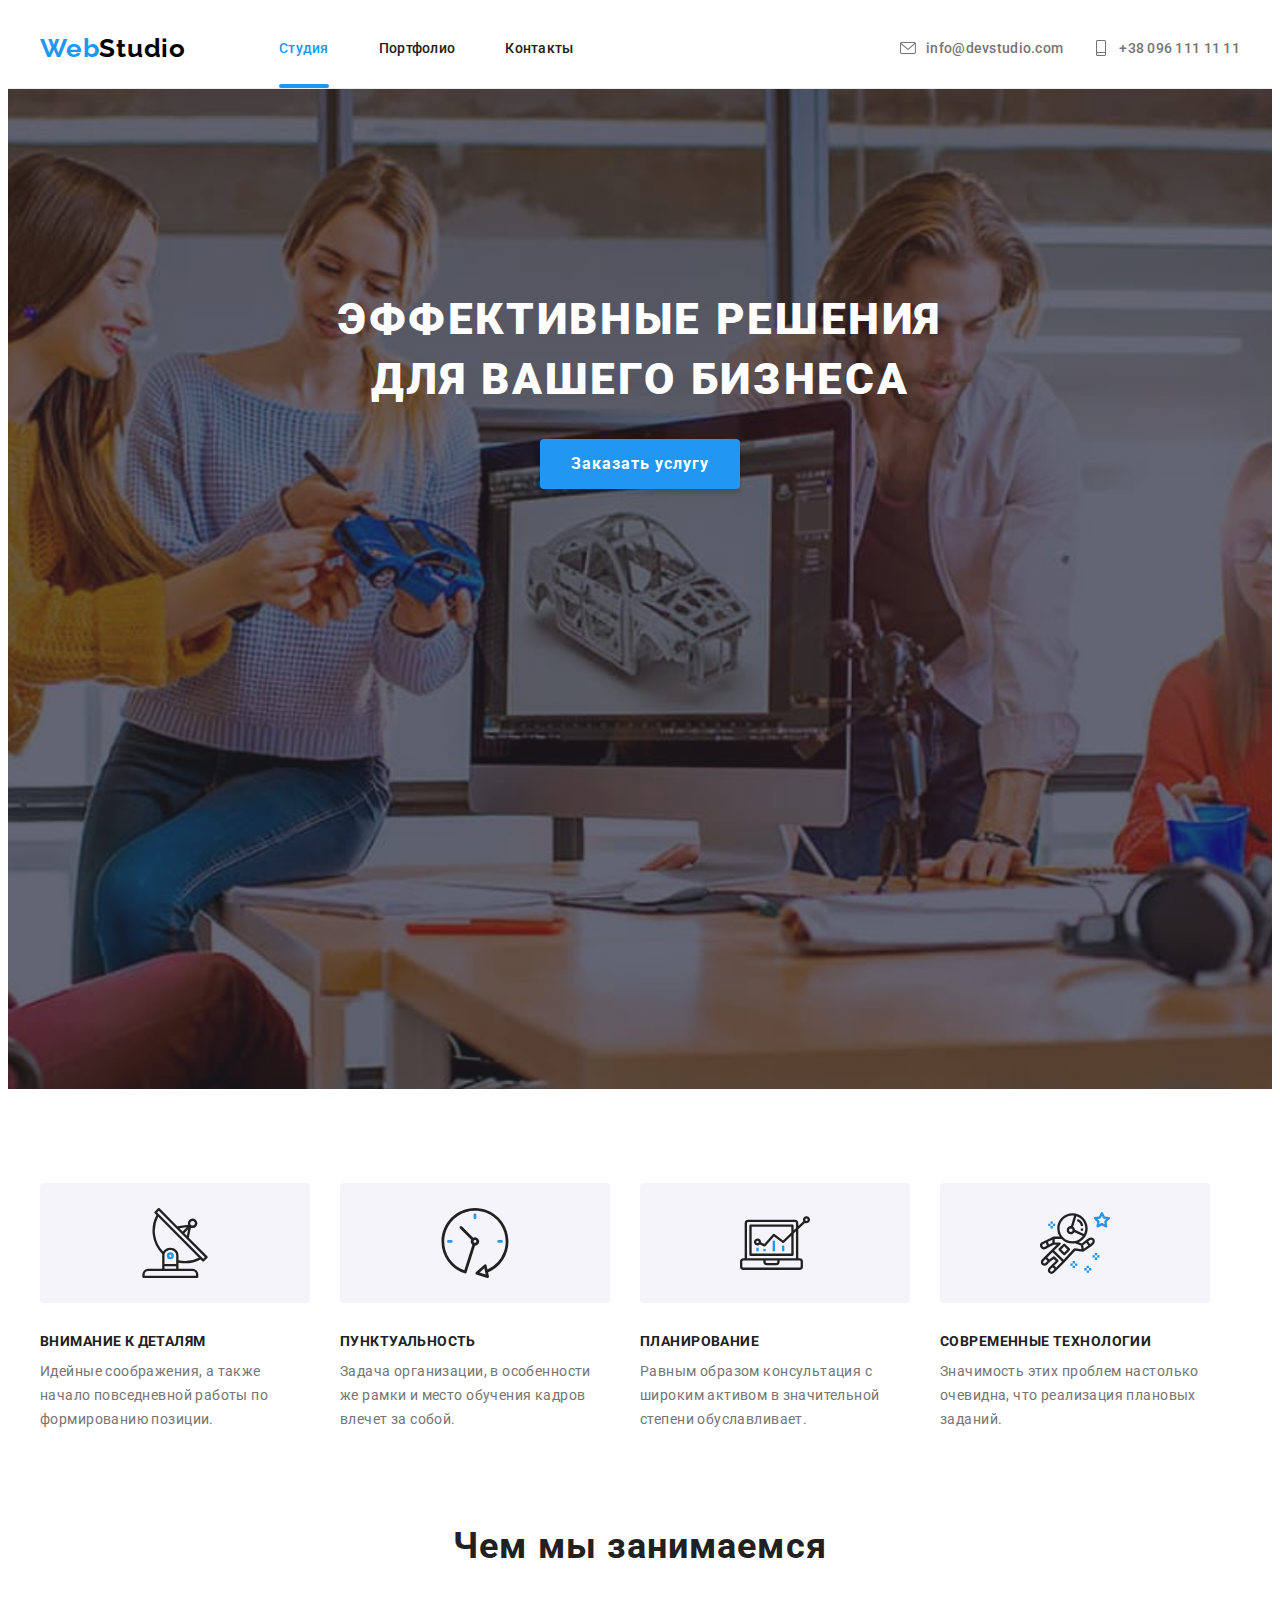
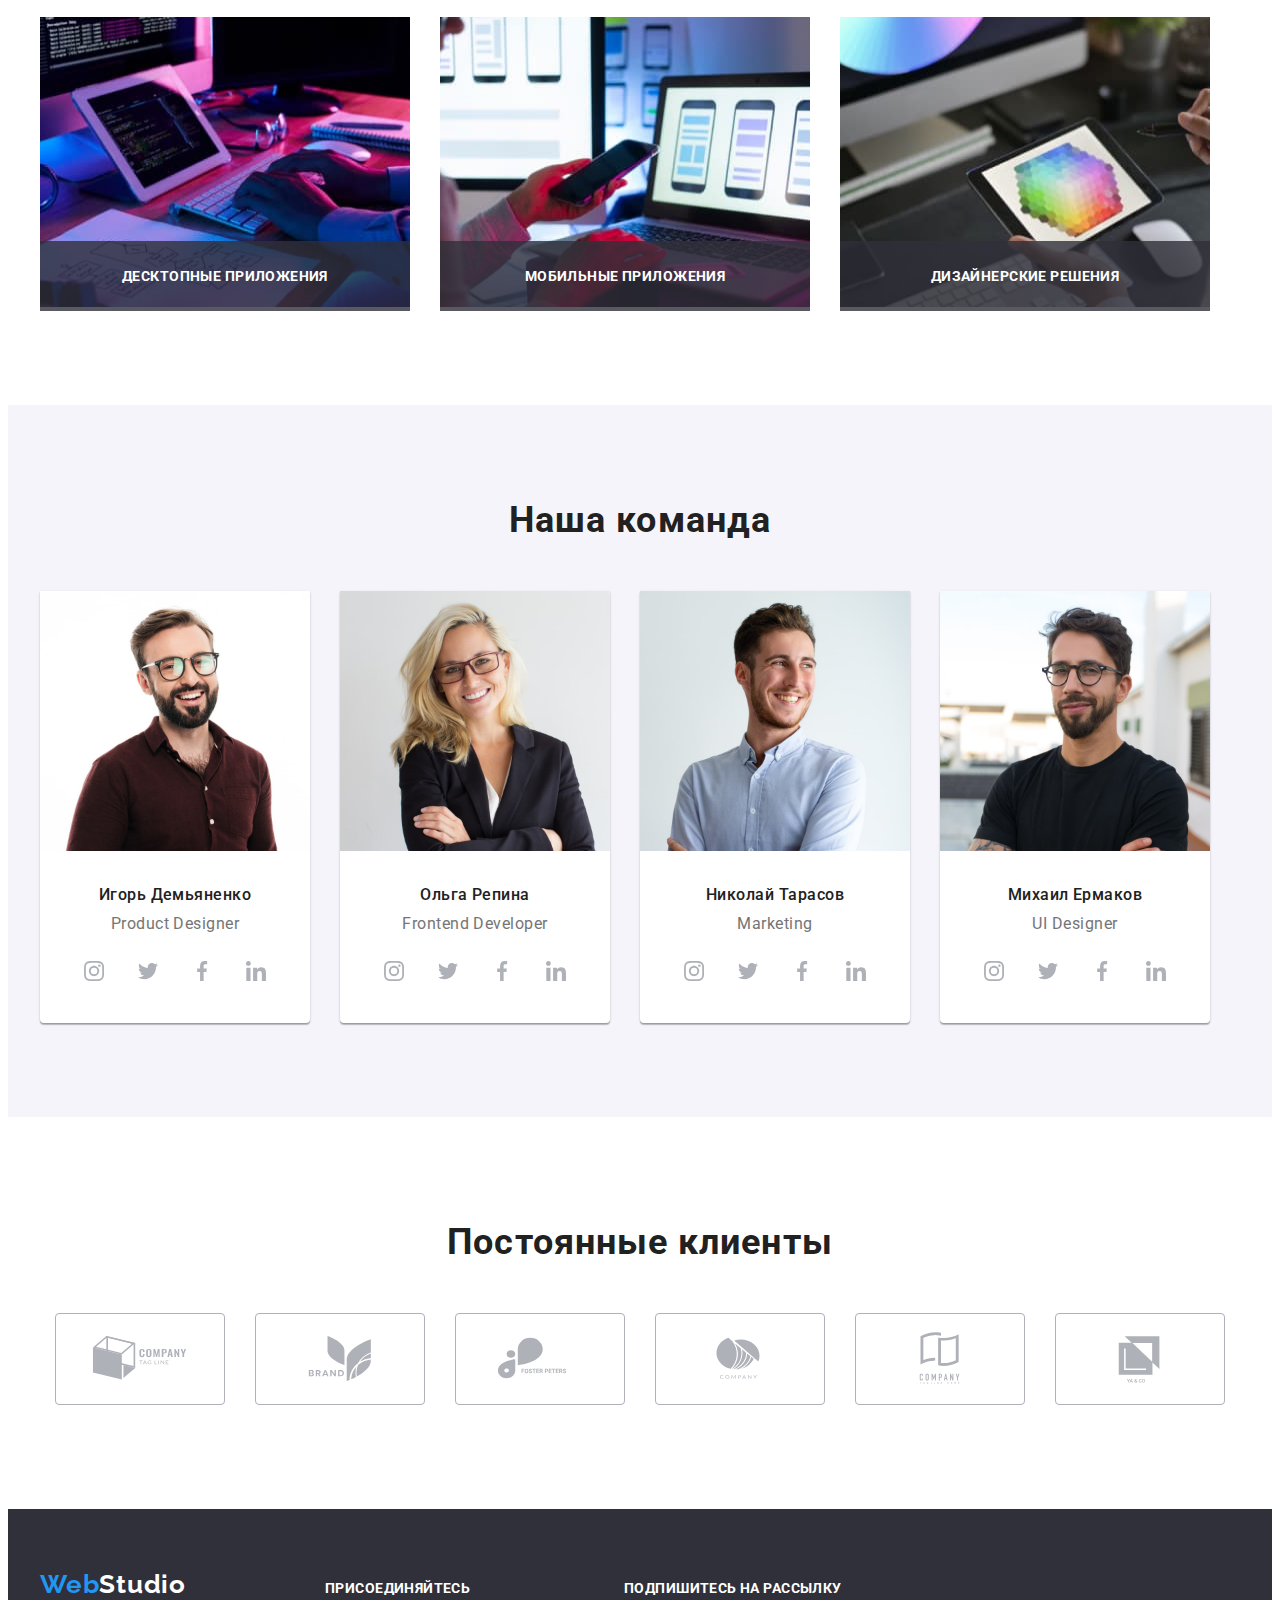
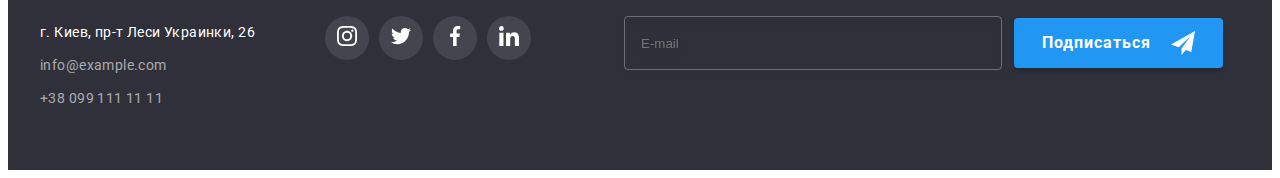
==== index.html @ ae5bef5d "+" ====
<!DOCTYPE html>
<html lang="en">
  <head>
    <meta charset="UTF-8" />
    <meta http-equiv="X-UA-Compatible" content="IE=edge" />
    <meta name="viewport" content="width=device-width, initial-scale=1.0" />
    <title>WebStudio</title>
    <!-- Normalize start -->
    <link
      rel="stylesheet"
      href="https://cdnjs.cloudflare.com/ajax/libs/modern-normalize/1.1.0/modern-normalize.min.css"
      integrity="sha512-wpPYUAdjBVSE4KJnH1VR1HeZfpl1ub8YT/NKx4PuQ5NmX2tKuGu6U/JRp5y+Y8XG2tV+wKQpNHVUX03MfMFn9Q=="
      crossorigin="anonymous"
      referrerpolicy="no-referrer"
    />
    <!-- Normalize end  -->
    <!-- Fonts start -->
    <link rel="preconnect" href="https://fonts.googleapis.com" />
    <link rel="preconnect" href="https://fonts.gstatic.com" crossorigin />
    <link
      href="https://fonts.googleapis.com/css2?family=Raleway:wght@700&family=Roboto:wght@400;500;700;900&display=swap"
      rel="stylesheet"
    />
    <!-- Fonts end -->
    <!-- Custom styles start -->
    <link rel="stylesheet" href="./css/styles.css" />
    <!-- Custom styles end -->
  </head>

  <body>
    <!-- Header section -->
    <header class="header">
      <div class="container header-container">
      <!-- логотип -->
      <a class="header-logo link" href="./index.html" lang="en"
        >Web<span class="logo-accent">Studio</span>
      </a>
      <nav class="header-nav">
        <ul class="header-list list">
          <li class="header-item">
            <a class="header-link header-link-current link" href="./index.html">Студия</a>
          </li>
          <li class="header-item">
            <a class="header-link link" href="./portfolio.html">Портфолио</a>
          </li>
          <li class="header-item"><a class="header-link link" href="">Контакты</a></li>
        </ul>
      </nav>
      <!-- телефон та пошта -->
      <h2 hidden>contact</h2>

      <ul class="contact-list list">
        <li class="contact-item">
          <a href="mailto:info@devstudio.com"class="contact-link link"><svg class="header-contact-icon">
                            <use href="./images/icons.svg#envelope" width="16" height="16"></use>
                        </svg>info@devstudio.com</a>          
        </li>
        <li class="contact-item">
          <a  href="tel:+380961111111" class="contact-link link"><svg class="header-contact-icon">
                            <use href="./images/icons.svg#smartphone" width="16" height="16"></use>
                        </svg>+38 096 111 11 11</a>           
        </li>
        
      </ul>
      </div>
    </header>
    <!-- Main section -->
    <main class="main">
      <!-- заголовок  + кнопка -->
      
      <section class="main-section ">
      <div class="container ">     
        <h1 class="main-title">Эффективные решения</br> для вашего бизнеса</h1>
        <button class="Main-btn" type="button" data-modal-open>Заказать услугу</button>
      </div>
      </section>
      
      <!-- features -->
      <section class="features-section">
<div class="container">
      <ul class="features-list list">
        <li class="features-item">
          <div class="features-box">
                                <svg class="features-icon" width="70" height="70">
                                    <use href="./images/icons.svg#antenna"></use>
                                </svg>
                            </div>
          <h3 class="features-subtitle">Внимание к деталям</h3>
          <p class="features-text">
            Идейные соображения, а также начало повседневной работы по формированию позиции.
          </p>        
        </li>
        <li class="features-item">
          <div class="features-box">
                                <svg class="features-icon" width="70" height="70">
                                    <use href="./images/icons.svg#clock"></use>
                                </svg>
                            </div>
          <h3 class="features-subtitle">Пунктуальность</h3>
          <p class="features-text">
            Задача организации, в особенности же рамки и место обучения кадров влечет за собой.
          </p>
        </li>
        <li class="features-item">
          <div class="features-box">
                                <svg class="features-icon" width="70" height="70">
                                    <use href="./images/icons.svg#diagram"></use>
                                </svg>
                            </div>
          <h3 class="features-subtitle">Планирование</h3>
          <p class="features-text">
            Равным образом консультация с широким активом в значительной степени обуславливает.
          </p>
        </li>
        <li class="features-item ">
<div class="features-box">
                                <svg class="features-icon" width="70" height="70">
                                    <use href="./images/icons.svg#astronaut"></use>
                                </svg>
                            </div>
          <h3 class="features-subtitle">Современные технологии</h3>
          <p class="features-text">
            Значимость этих проблем настолько очевидна, что реализация плановых заданий.
          </p>
        </li>
      </ul>
</div>
</section>
      <!-- чем занимаемся -->
      <!-- Gallery -->
      <section class="gallery-section">
        <div class="container">
        <h2 class="gallery-title">Чем мы занимаемся</h2>
        <ul class="gallery-list list">
          <li class="gallery-item">
            <img
              src="./images/section/photo1.jpg"
              alt="руки печатают на клавиатуре на столе"
              class="gallery-img"
              width="370"
              height="290"            
            />
            <div class="gallery-descr">Десктопные приложения</div>
          </li>
          <li class="gallery-item">
            <img
              src="./images/section/photo2.jpg"
              alt="в  руке смартфон рука на клавиратуре ноутбука"
              class="gallery-img"
              width="370"
              height="290"
            /><div class="gallery-descr">Мобильные приложения</div>
          </li>
          <li class="gallery-item">
            <img
              src="./images/section/photo3.jpg"
              alt="в руках планшет"
              class="gallery-img"
              width="370"
              height="290"
            />
            <div class="gallery-descr">Дизайнерские решения</div>
          </li>
        </ul>
        </div>
      </section>

      <!-- About section -->
      <!-- Наша команда -->
      <section class="about-section">
        <div class="container">
          
        <h2 class="about-uppertitle">Наша команда</h2>
        
        <ul class="about-list list">
          <li class="about-item">
            <img
              src="./images/about/photo1.jpg"
              alt="фото Игорь Демьяненко"
              class="about-img"
              width="270"
              height="260"
            />
            <div class="name-position">
            <h3 class="about-subtitle">Игорь Демьяненко</h3>
            <p class="about-info">Product Designer</p>
            <ul class=" socials list">
              <li class="socials-item"><a class="socials-link link" href="" target="_blank" rel="noopener noreferrer" aria-label="instagram">
                <svg class="socials-icon" width="20" height="20">
                <use href="./images/icons.svg#instagram">
                </use>
              </svg></a></li>
              <li class="socials-item"><a class="socials-link link" href="" target="_blank" rel="noopener noreferrer" aria-label="twitter">
                <svg class="socials-icon" width="20" height="20">
                <use href="./images/icons.svg#twitter">
                </use>
              </svg></a></li>
              <li class="socials-item"><a class=" socials-link link" href="" target="_blank" rel="noopener noreferrer" aria-label="facebook">
                <svg class="socials-icon" width="20" height="20">
                <use href="./images/icons.svg#facebook">
                </use>
              </svg></a></li>
              <li class="socials-item"><a class=" socials-link link" href="" target="_blank" rel="noopener noreferrer" aria-label="linkedin">
                <svg class="socials-icon" width="20" height="20">
                <use href="./images/icons.svg#linkedin">
                </use>
              </svg></a></li>
            </ul>
            </div>
          </li>
          <li class="about-item">
            <img
              src="./images/about/photo2.jpg"
              alt="фото Ольга Репина"
              class="about-img"
              width="270"
              height="260"
            />
            <div class="name-position">
            <h3 class="about-subtitle">Ольга Репина</h3>
            <p class="about-info">Frontend Developer</p>
            <ul class="socials list">
              <li class="socials-item" ><a class=" socials-link link" href="" target="_blank" rel="noopener noreferrer" aria-label="instagram">
                <svg class="socials-icon" width="20" height="20">
                <use href="./images/icons.svg#instagram">
                </use>
              </svg></a></li>
              <li class="socials-item"><a class=" socials-link link" href="" target="_blank" rel="noopener noreferrer" aria-label="twitter">
                <svg class="socials-icon" width="20" height="20">
                <use href="./images/icons.svg#twitter">
                </use>
              </svg></a></li>
               <li class="socials-item"><a class=" socials-link link" href="" target="_blank" rel="noopener noreferrer" aria-label="facebook">
                <svg class="socials-icon" width="20" height="20">
                <use href="./images/icons.svg#facebook">
                </use>
              </svg></a></li>
              <li class="socials-item" ><a class=" socials-link link" href="" target="_blank" rel="noopener noreferrer" aria-label="linkedin">
                <svg class="socials-icon" width="20" height="20">
                <use href="./images/icons.svg#linkedin">
                </use>
              </svg></a></li>
            </ul>
            </div>
          </li>
          <li class="about-item">
            <img
              src="./images/about/photo3.jpg"
              alt="фото Николай Тарасов"
              class="about-img"
              width="270"
              height="260"
            />
            <div class="name-position">
            <h3 class="about-subtitle">Николай Тарасов</h3>
            <p class="about-info">Marketing</p>
            <ul class="socials list">
              <li class="socials-item"><a class=" socials-link link" href="" target="_blank" rel="noopener noreferrer" aria-label="instagram">
                <svg class="socials-icon" width="20" height="20">
                <use href="./images/icons.svg#instagram">
                </use>
              </svg></a></li>
              <li class="socials-item" ><a class=" socials-link link" href="" target="_blank" rel="noopener noreferrer" aria-label="twitter">
                <svg class="socials-icon" width="20" height="20">
                <use href="./images/icons.svg#twitter">
                </use>
              </svg></a></li>
              <li class="socials-item"><a class=" socials-link link" href="" target="_blank" rel="noopener noreferrer" aria-label="facebook">
                <svg class="socials-icon" width="20" height="20">
                <use href="./images/icons.svg#facebook">
                </use>
              </svg></a></li>
              <li class="socials-item"><a class=" socials-link link" href="" target="_blank" rel="noopener noreferrer" aria-label="linkedin">
                <svg class="socials-icon" width="20" height="20">
                <use href="./images/icons.svg#linkedin">
                </use>
              </svg></a></li>
            </ul>
            </div>
          </li>
          <li class="about-item">
            <img
              src="./images/about/photo4.jpg"
              alt="фото Михаил Ермаков"
              class="about-img"
              width="270"
              height="260"
            />
            <div class="name-position">
            <h3 class="about-subtitle">Михаил Ермаков</h3>
            <p class="about-info">UI Designer</p>
            <ul class="socials list">
              <li class="socials-item"><a class=" socials-link link" href="" target="_blank" rel="noopener noreferrer" aria-label="instagram">
                <svg class="socials-icon" width="20" height="20">
                <use href="./images/icons.svg#instagram">
                </use>
              </svg></a></li>
              <li class="socials-item"><a class=" socials-link link" href="" target="_blank" rel="noopener noreferrer" aria-label="twitter">
                <svg class="socials-icon" width="20" height="20">
                <use href="./images/icons.svg#twitter">
                </use>
              </svg></a></li>
              <li class="socials-item"><a class=" socials-link link" href="" target="_blank" rel="noopener noreferrer" aria-label="facebook">
                <svg class="socials-icon" width="20" height="20">
                <use href="./images/icons.svg#facebook">
                </use>
              </svg></a></li>
              <li class="socials-item"><a class=" socials-link link" href="" target="_blank" rel="noopener noreferrer" aria-label="linkedin">
                <svg class="socials-icon" width="20" height="20">
                <use href="./images/icons.svg#linkedin">
                </use>
              </svg></a></li>
            </ul>
            </div>
          </li>
        </ul>
        
            </div>
            
            </section>
            <!-- постоянные клиенты -->
        <section class="clients">
            <div class="container">
                <h2 class="clients-title">Постоянные клиенты</h2>
                <ul class="clients-list list">
                    <li class="clients-item">
                        <a href="#"  class="clients-link" target="_blank" rel="noopener noreferrer" aria-label="company" >
                            <svg class="clients-logo" width="106" height="60">
                            <use href="./images/icons.svg#logo1">
                            </use>  </svg>
                        </a>
                    </li>
                    <li class="clients-item">
                        <a href="#"  class="clients-link" target="_blank" rel="noopener noreferrer" aria-label="company">
                            <svg class="clients-logo" width="106" height="60">
                            <use href="./images/icons.svg#logo2">
                            </use>  </svg>
                        </a>
                    </li>
                    <li class="clients-item">
                        <a href="#"  class="clients-link" target="_blank" rel="noopener noreferrer" aria-label="company" >
                            <svg class="clients-logo" width="106" height="60">
                            <use href="./images/icons.svg#logo3">
                            </use>  </svg>
                        </a>
                    </li>
                    <li class="clients-item">
                        <a href="#"  class="clients-link" target="_blank" rel="noopener noreferrer" aria-label="company">
                            <svg class="clients-logo" width="106" height="60">
                            <use href="./images/icons.svg#logo4">
                            </use>  </svg>
                        </a>
                    </li>
                    <li class="clients-item">
                        <a href="#"  class="clients-link" target="_blank" rel="noopener noreferrer" aria-label="company">
                            <svg class="clients-logo" width="106" height="60">
                            <use href="./images/icons.svg#logo5">
                            </use>  </svg>
                        </a>
                    </li>
                    <li class="clients-item">
                        <a href="#"  class="clients-link" target="_blank" rel="noopener noreferrer" aria-label="company">
                            <svg class="clients-logo" width="106" height="60">
                            <use href="./images/icons.svg#logo6">
                            </use>  </svg>
                        </a>
                    </li>
                </ul> 
        </div>
      </section>
    </main>
    <!-- Footer section -->    
    <footer class="footer">
      <section class="footer-section">
      <div class="container">
        <div class="distribution">
        <div class="contact details">
        <div class="footer-logo">
      <a class="footer-logo-link" href="./index.html" lang="en"
        >Web<span class="logo-accent-dark">Studio</span>
      </a></div>
      <address class="footer-contacts">
        <ul class="footer-list list">
          <li class="footer-item">
            <a
              class="footer-link link"
              href="https://www.google.com/maps/d/viewer?mid=10uSM3H-mIU3GznYo2szRIEphczw&hl=en_US&ll=50.42732700000001%2C30.538092&z=17"
              target="_blank"
              rel="noopener noreferrer"
              >г. Киев, пр-т Леси Украинки, 26</a
            >
          </li>

          <li class="footer-item">
            <a class="footer-contact" href="mailto:info@example.com">info@example.com</a>
          </li>
          <li class="footer-item">
            <a class="footer-contact" href="tel:+380991111111">+38 099 111 11 11</a>
          </li>
        </ul>
      </address>
      </div>
    
    
  <!-- footer-socials -->
    <div class="footer-socials">
      <p class="footer-socials-title">присоединяйтесь</p>
      <ul class="footer-socials-list">
        <li class="footer-socials-item">
         <a href="" class="footer-socials-link link"><svg class="footer-socials-icon" width="20" height="20"><use href="./images/icons.svg#instagram"></use> </svg></a>
        </li>
         <li class="footer-socials-item">
         <a href="" class="footer-socials-link link"><svg class="footer-socials-icon" width="20" height="20"><use href="./images/icons.svg#twitter"></use> </svg></a>
        </li>
         <li class="footer-socials-item">
         <a href="" class="footer-socials-link link"><svg class="footer-socials-icon" width="20" height="20"><use href="./images/icons.svg#facebook"></use> </svg></a>
        </li>
         <li class="footer-socials-item">
         <a href="" class="footer-socials-link link"><svg class="footer-socials-icon" width="20" height="20"><use href="./images/icons.svg#linkedin"></use> </svg></a>
        </li>
      </ul>
    </div>
    <!-- footer-subscription -->
    <div class="footer-subscription">
      <h2 class="title-subscription">Подпишитесь на рассылку</h2>
    
      <form class="form-subscription">
        <div class="footer-form-group">
      <input type="email" id="footer-subscription-email" name="footer-subscription-email" minlength="5" maxlength="70" placeholder="E-mail" class="subscription-input">
    <button type="submit" class="btn-subscription">
      Подписаться <svg class="subscription-icon" width="13">
     <use href="./images/icons-modal.svg.svg#icon-send-1">
     </use>
      </svg>
    </button>
    </div>
    </form>
    
    </div>
    </div>
    
    </div>
    
    </section>
    </footer>
<!-- modal window -->
<div class="backdrop is-hidden" data-modal>
  <div class="modal">
    <button class="modal-btn" data-modal-close>
      <svg class="modal-btn-icon" width="18" height="18"><use href="./images/icons.svg#icon-close">
      </use></svg>
    </button>

    <form class="modal-form" name="modal-form" autocomplete="off">
     <strong class="modal-title">Оставьте свои данные, мы вам перезвоним</strong>
     
      <div class="modal-form-field">
        <label  for="user-name" class="modal-label">Имя</label>
        <div class="input-icon-wrap">
        <input class="modal-input" type="text" id="user-name" name="user-name"  minlength="3" maxlength="120" required/>
       <svg class="modal-form-icon" width="18" height="18">
        <use href="./images/icons-modal.svg.svg#icon-person">
        </use>
       </svg> 
       </div>
      </div>
      <div class="modal-form-field">
        <label for="user-tel" class="modal-label">Телефон</label>
      <div class="input-icon-wrap">
        <input class="modal-input" type="tel" id="user-tel" name="user-tel" minlength="7" maxlength="12" required/>
        <svg class="modal-form-icon" width="18" height="18">
        <use href="./images/icons-modal.svg.svg#icon-phone">
        </use>
       </svg> 
      </div>
      </div>
      <div class="modal-form-field">
        <label for="user-email" class="modal-label">Почта</label>
        <div class="input-icon-wrap">
        <input class="modal-input" type="email" id="user-email" name="user-email" minlength="10" maxlength="120" required />
        <svg class="modal-form-icon" width="18" height="18">
        <use href="./images/icons-modal.svg.svg#icon-email">
        </use>
       </svg> 
      </div>
       </div>
      <div class="modal-form-field">
        <label for="modal-comment" class="modal-label">Комментарий</label>
      <textarea name="modal-comment" id="modal-comment" cols="30" rows="10" placeholder="Введите текст" class="modal-comment modal-textarea"></textarea>
      </div>
      <div class="wrap-terms">
        <div class="modal-form-field">
          <input type="checkbox" name="terms-check" id="terms-check" class="terms-check visually-hidden" />
          <label for="terms-check" class="terms-check-text">
            <span class="terms-icon" >
              <svg class="terms-icon-check" width="16" height="15">
                <use href="./images/icons-modal.svg.svg#icon-Vector-1"></use>
              </svg>
            </span>
            
            Соглашаюсь с рассылкой и принимаю <a href="#" class="terms-link">Условия договора</a>
          </label>
        </div>
        <div class="btn-submit">
          <button type="submit" class="modal-btn-submit">Отправить</button>
        </div>
      </div>
      </div>
  </form>
  </div>
</div>
    <script src="./js/modal.js"></script>
  </body>
</html>
---- css/styles.css ----
:root {
  /* fonts */
  --main-font: 'Roboto', sans-serif;
  --secondary-font: 'Raleway', sans-serif;

  /* text colors */
  --main-txt-cl: #212121;
  --accent-txt-cl: #2196f3;
  --btn-txt-cl: #212121;

  /* bg colors */
  --dark-bg-cl: #2f303a;
  --light-bg-cl: #f5f4fa;
  /* others */
}
body {
  font-family: var(--main-font);
  color: var(--main-txt-cl);
}

/* reset styles */
h1,
h2,
h3,
h4,
h5,
h6,
p {
  margin: 0;
}
.link {
  text-decoration: none;
  color: currentColor;
}
.list {
  list-style: none;
  padding: 0;
  margin: 0;
}

/* base styles */
.container {
  width: 1200px;
  padding-left: 15px;
  padding-right: 15px;
  margin-left: auto;
  margin-right: auto;
}
.btn {
  font-family: inherit;
  font-weight: 500;
  font-size: 16px;
  line-height: calc(26 / 16);
  letter-spacing: 0.03em;
  color: var(--btn-txt-cl);
  cursor: pointer;
  border: 1px solid transparent;
  background: #f5f4fa;
  border-radius: 4px;
  padding: 6px 22px;
  margin-bottom: 32px;
transition: color 250ms cubic-bezier(0.4, 0, 0.2, 1);
}
.btn:hover,
.btn:focus {
  color: var(--accent-txt-cl);
  
}

/*  Header section */
.header{
  border-bottom: 1px solid#ECECEC;
}
.header-container {
  display: flex;
  align-items: center;  
}
.header-logo {
  font-family: var(--secondary-font);
  font-style: normal;
  font-weight: 700;
  font-size: 26px;
  line-height: calc(31 / 26);
  letter-spacing: 0.03em;
  color: #2196f3;
  text-decoration: none;
  cursor: pointer;
  margin-right: 93px;
}
.logo-accent {
  color: #000000;
}
.header-nav {
  margin-right: auto;
}
.header-list {
  
  display: flex;
}
.header-item {
  
  margin-right: 50px;
}
.header-item:last-child {
  margin-right: 0px;
}


.contact-list {
  display: flex;  
}
.header-link {
  padding-top: 32px;
  padding-bottom: 32px;
  font-weight: 500;
  font-size: 14px;
  line-height: calc(16 / 14);
  letter-spacing: 0.02em;
  color: #212121;
  padding-top: 32px;
  padding-bottom: 32px;
  display: block;
  transition: color 250ms cubic-bezier(0.4, 0, 0.2, 1);
}
.header-link:hover,
.header-link:focus {
  color: var(--accent-txt-cl);
}
.header-link-current {
  position: relative;
  color: var(--accent-txt-cl);
}
.header-link-current::after{
  content: "";
  position: absolute;
  bottom: 0;
  left: 0;
  display: block;
  width: 100%;
  height: 4px;
  background: #2196F3;
    border-radius: 2px;
}
.header-contact-icon {
  display: flex;
  align-items: center;
  justify-content: center;
  gap: 10px;
  width: 16px;
  height: 16px;
  margin-right: 10px;  
  transition: color 250ms cubic-bezier(0.4, 0, 0.2, 1);
}
.header-contact-icon {
  fill: currentColor;
}
.contact-link{
  display: flex;
    align-items: center;
    justify-content: center;
  font-weight: 500;
  font-size: 14px;
  line-height: calc(16 / 14);
  letter-spacing: 0.02em;
  color: #757575;
  transition: color 250ms cubic-bezier(0.4, 0, 0.2, 1);
}
.contact-link:hover,
.contact-link:focus {
  color: #2196F3;
  
}
.header-contact-icon{
  fill: currentColor;
}
.contact-item{
  display: flex;
  align-items: center;
  justify-content: center;
    font-family: var(--main-font-family);  
    font-weight: 500;
    font-size: 14px;
    line-height: 16px;
    letter-spacing: 0.02em;
    margin-left: 30px;
    transition: fill 250ms cubic-bezier(0.4, 0, 0.2, 1);
}
.contact-item:hover,
.contact-item:focus {
  fill: #2196F3;;
}
/* Main section */
.main-section {
  background-color: var(--dark-bg-cl);
  text-align: center;
  margin: 0 auto;
  padding-top: 200px;
  padding-bottom: 200px;
  margin: 0 auto;
    max-width: 1600px;
    height: 600px;
    background-image: linear-gradient(rgba(47, 48, 58, 0.4), rgba(47, 48, 58, 0.4)), url(../images/hero/header.jpg);
    background-repeat: no-repeat;
    background-position: center;
    background-size: cover;
  
}

.main-title {
  width: 696px;
  align-self: center;
  margin: 0 auto;
  font-weight: 900;
  font-size: 44px;
  line-height: calc(60 / 44);
  letter-spacing: 0.06em;
  color: #ffffff;
  text-transform: uppercase;
  text-align: center;
  margin-bottom: 30px;
}
.Main-btn {
  font-family: inherit;
  font-weight: 700;
  font-size: 16px;
  line-height: calc(30 / 16);
  letter-spacing: 0.06em;
  color: #ffffff;
  background-color: #2196f3;
  cursor: pointer;
  max-width: 250px;
  min-width: 200px;
  min-height: 50px;
  padding: 8px 30px;
  box-shadow: 0px 4px 4px rgba(0, 0, 0, 0.15);
  border-radius: 4px;
  border: 1px solid transparent;
  transition: background-color 250ms cubic-bezier(0.4, 0, 0.2, 1);
}
.Main-btn:hover,
.Main-btn:focus {
  background-color: #2485d4;
}
/* features */
.features-section {
  padding-top: 94px;
    padding-bottom: 94px;
    
}
.features-list {
  display: flex;
      justify-content: space-between;
      align-items: center;
}

.features-subtitle {
  font-weight: 700;
  font-size: 14px;
  line-height: calc(16 / 14);
  letter-spacing: 0.03em;
  text-transform: uppercase;
  color: #212121;
  margin-bottom: 10px;
}

.features-item {
  margin-right: 30px;
  width: 270px;
  padding: 0;
  }
    .features-item:ntn-child(4n){
      margin-right: 0;
      padding: 0;
    }
.features-item:ntn-last-child(-n + 4){
  margin-bottom: 0;
  padding: 0;
}
.features-box{
  display: flex;
    align-items: center;
    justify-content: center;
    min-height: 120px;
    background-color: #F5F4FA;
      border-radius: 4px;
      margin-bottom: 30px;
}

.features-text {
  font-weight: 400;
  font-size: 14px;
  line-height: calc(24 / 14);
  letter-spacing: 0.03em;
  color: #757575;  
}

/* Gallery */
.gallery-section {
  padding-top: 0px;
  padding-bottom: 94px;

}
.gallery-list {
  display: flex;
}
.gallery-title {
  font-weight: 700;
  font-size: 36px;
  line-height: calc(42 / 36);
  text-align: center;
  letter-spacing: 0.03em;
  color: #212121;
  margin-bottom: 50px;
}
.gallery-item {
  margin-right: 30px;
  width: 370px;
  height: 294px;
  display: flex;
    position: relative;
}
.gallery-item:ntn-child(3n){
  margin-right: 0;
}
.gallery-item:ntn-last-child(-n + 3){
  margin-bottom: 0;
}
.gallery-descr{
    width: 100%;
      font-family: 'Roboto';
    
      font-weight: 700;
      font-size: 14px;
      line-height: 16px;
      text-align: center;
      letter-spacing: 0.03em;
      text-transform: uppercase;
    
      justify-content: center;
      align-items: center;
      position: absolute;
      bottom: 0;
      color: #FFFFFF;
      background-color: rgba(47, 48, 58, 0.8);
    
      padding-top: 27px;
      padding-bottom: 27px;
}
/* About section */
.about-section {
  background-color: #f5f4fa;
  padding-top: 94px;
  padding-bottom: 94px;
  
}

.about-uppertitle {
  font-weight: 700;
  font-size: 36px;
  line-height: calc(42 / 36);
  text-align: center;
  letter-spacing: 0.03em;
  color: #212121;
  margin-bottom: 50px;
}
.about-subtitle {
  font-weight: 500;
  font-size: 16px;
  line-height: calc(19 / 16);
  text-align: center;
  letter-spacing: 0.03em;
  color: #212121;
  margin-bottom: 10px;
}
.about-list {
  display: flex;
}
.about-item {
  width: 270px;
  margin-right: 30px;
  background: #ffffff;
  box-shadow: 0px 1px 3px rgba(0, 0, 0, 0.12), 0px 1px 1px rgba(0, 0, 0, 0.14),
    0px 2px 1px rgba(0, 0, 0, 0.2);
  border-radius: 0px 0px 4px 4px;
  
}
.name-position {
  padding-top: 30px;
  padding-bottom: 30px;
}
.about-info {
  font-weight: 400;
  font-size: 16px;
  line-height: calc(19 / 16);
  text-align: center;
  letter-spacing: 0.03em;
  color: #757575;
  margin-bottom: 16px;
}
/* ----------------Постоянные клиенты---------------------*/
.clients {
  display: flex;
  flex-direction: column;
  align-items: center;
margin-top: 104px;
margin-bottom: 104px;
}

.clients-title {
  align-items: center;
  justify-content: center;
  margin-bottom: 50px;
  font-family: 'Roboto';
  font-style: normal;
  font-weight: 700;
  font-size: 36px;
  line-height: 42px;
  text-align: center;
  letter-spacing: 0.03em;
  color: #212121;
}

.clients-list {
  display: flex;
  flex-direction: row;
  align-items: center;
  justify-content: center;
}

.clients-item {
  margin-left: 30px;
  transition: fill 250ms cubic-bezier(0.4, 0, 0.2, 1);
}


.clients-item:first-child {
  margin-left: 0;
}

.clients-link {
  display: flex;
    width: 170px;
    height: 92px;
    box-sizing: border-box;
    border: 1px solid #AFB1B8;
    border-radius: 4px;
    justify-content: center;
    align-items: center;
    color: #AFB1B8;
    transition: color 250ms cubic-bezier(0.4, 0, 0.2, 1),
    border 250ms cubic-bezier(0.4, 0, 0.2, 1);
    }
.clients-link:hover,
.clients-link:focus {
  color: #2196F3;
  border: 1px solid var(--accent-txt-cl);
}
.clients-logo {
  width: 106px;
  height: 60px;
  align-items: center;
  justify-content: center;
  fill: currentColor;
  transition: fill 250ms cubic-bezier(0.4, 0, 0.2, 1);
}

.clients-item:hover .clients-logo,
.clients-item:focus .clients-logo {
  fill: var(--accent-txt-cl);
}
/* Footer section */
.footer {
  background-color: #2f303a;  
}
.footer-section {  
  padding-top: 60px;
  padding-bottom: 60px;  
 
}
.footer-logo {
  margin-bottom: 20px;
}
.footer-logo-link {
  font-family: var(--secondary-font);
  font-style: normal;
  font-weight: 700;
  font-size: 26px;
  line-height: calc(31 / 26);
  letter-spacing: 0.03em;
  color: #2196f3;
  text-decoration: none;
  cursor: pointer;  
}
.logo-accent-dark {
  color: #ffffff;
}
.footer-link {
  font-weight: 400;
  font-size: 14px;
  font-style: normal;
  line-height: calc(24 / 14);
  letter-spacing: 0.03em;
  color: #ffffff;
  transition: color 250ms cubic-bezier(0.4, 0, 0.2, 1)
}
.footer-link:hover,
.footer-link:focus {
  color: var(--accent-txt-cl);
}


.footer-link-current {
  color: var(--accent-txt-cl);
}

.footer-contact {
  font-weight: 400;
  font-size: 14px;
  font-style: normal;
  line-height: calc(24 / 14);
  letter-spacing: 0.03em;
  color: rgba(255, 255, 255, 0.6);
  text-decoration: none;
  transition: color 250ms cubic-bezier(0.4, 0, 0.2, 1)
}
.footer-contact:hover,
.footer-contact:focus {
  color: var(--accent-txt-cl);
}

.footer-item:not(:last-child) {
  margin-bottom: 9px;
}
.footer-socials{
  display: block;
}
/* .footer-socials-link{
  display: flex;
  align-items: center;
  justify-content: center;
  border-radius: 50%;
  width: 44px;
  height: 44px;
  color: #FFFFFF;
  background-color: rgba(255, 255, 255, 0.1);
  transition: color 250ms cubic-bezier(0.4, 0, 0.2, 1),
      background-color 250ms cubic-bezier(0.4, 0, 0.2, 1)
} */
.footer-socials-icon{
  fill: #FFFFFF;
}
/* .footer-socials-link:hover,
.footer-socials-link:focus {
  color: #FFFFFF;
  background-color: #2196F3;
} */

.footer-subscription{
 display: flex;
 flex-direction: column;
  margin-left: 93px;
  padding: 0;
  
  }
  .form-subscription{
    display: block;
    align-items: center;
      justify-content: center;
        }
    .footer-form-group{
      display: flex;
      align-items: center;
    }
  .title-subscription{
    font-family: var(--main-font-family);
      font-style: normal;
      font-weight: 700;
      font-size: 14px;
      line-height: 16px;
      letter-spacing: 0.03em;
      text-transform: uppercase;
    margin-bottom: 20px;
      color: #FFFFFF;
      display: flex;
      align-items: center;
      
  }
  .subscription-input{
    background-color: transparent;    
      min-height: 50px;
      padding-left: 16px;
      width: 358px;
      margin-right: 12px;
      border: 1px solid rgba(255, 255, 255, 0.3);
      filter: drop-shadow(0px 4px 4px rgba(0, 0, 0, 0.15));
      border-radius: 4px;
      color: #ffffff;
      transition: border-color 250ms cubic-bezier(0.4, 0, 0.2, 1);
  }
  .subscription-input:hover,
  .subscription-input:focus{
    border-color: #2196f3;
  }
    .footer-subscript::placeholder{
      font-family: var(--main-font-family);
        font-style: normal;
        font-weight: 400;
        font-size: 16px;
        line-height: 1.25;      
        align-items: center;
        letter-spacing: 0.03em;      
        color: rgba(255, 255, 255, 0.6);
    }
    .btn-subscription{
      background-color: #2196F3;
        color: #FFFFFF;
        font-family: inherit;
        font-weight: 700;
        font-size: 16px;
        line-height: 1.88;
        text-align: center;
        letter-spacing: 0.06em;
        cursor: pointer;
        box-shadow: 0px 4px 4px rgb(0 0 0 / 15%);
        border-radius: 4px;
        padding: 10px 28px;
        margin: 0 auto;
        min-width: 200px;
        max-width: 240px;
        min-height: 50px;
        border: 1px transparent;
        display: flex;
        align-items: center;
        justify-content: center;
        gap: 10px;   
        transition: background-color 250ms cubic-bezier(0.4, 0, 0.2, 1);
    }
    .btn-subscription:hover,
    .btn-subscription:focus{
          background-color:#2485d4
        }
        

        .subscription-icon{
          width: 24px;
            height: 24px;
            margin-left: 10px;
        }
                .form-footer-input:placeholder-shown {
                  font-weight: 400;
                  font-size: 16px;
                  line-height: 1.25;
                  display: flex;
                  align-items: center;
                  letter-spacing: 0.03em;
                  text-transform: none;
                  color: rgba(255, 255, 255, 0.6);
                  
                }
.distribution{
  display: flex;
  align-items: baseline;  
}
.contact details{
  flex: auto;
  flex-direction: column;
  margin-right: 70px;
}
.footer-socials{
  display: flex;
  flex-direction: column;
  margin-left: 70px;
  padding: 0;
}
.footer-socials-title{
  
  font-family: 'Roboto';
    font-style: normal;
    font-weight: 700;
    font-size: 14px;
    line-height: 16px;
    letter-spacing: 0.03em;
    text-transform: uppercase;  
    color: #FFFFFF;
    display: flex;
      align-items: center;      
}
.footer-socials-list{
  display: flex;
    margin-top: 20px;
    padding: 0;
}
.footer-socials-item{
  
  width: 44px;
    height: 44px;
    display: flex;
    align-items: center;
    justify-content: center;
    background-color: rgba(255, 255, 255, 0.1);
  cursor: pointer;
    border-radius: 50%;
    margin-left: 10px;
    transition: background-color 250ms cubic-bezier(0.4, 0, 0.2, 1);
    
}
.footer-socials-item:hover,
.footer-socials-item:focus{
  background-color: var(--accent-txt-cl);
}
.footer-socials-item:first-child{
  margin-left: 0;
}
.footer-socials-icon{
  
  fill:#FFFFFF;
}
/* portfolio */
/* filter section */
.portfolio-button{  
  margin-bottom: 50px;
  
}
.filte-project{
  padding-top: 94px;
  padding-bottom: 94px;
}
.filter-list {
  display: flex;
  justify-content: center;
}
.filter-item {
  margin-right: 8px;  
}
.btn-first {
  font-style: normal;
  font-weight: 500;
  font-size: 16px;
  line-height: calc(26 / 16);
  text-align: center;
  letter-spacing: 0.03em;
  color: #ffffff;
  background-color: #2196f3;
  cursor: pointer;
  box-shadow: 0px 3px 1px rgba(0, 0, 0, 0.1), 0px 1px 2px rgba(0, 0, 0, 0.08),
    0px 2px 2px rgba(0, 0, 0, 0.12);
  border: 1px solid transparent;
  border-radius: 4px;
  padding: 6px 22px;
  transition: background-color 250ms cubic-bezier(0.4, 0, 0.2, 1),
    box-shadow 250ms cubic-bezier(0.4, 0, 0.2, 1);
}
.btn-first:hover,
.btn-first:focus {
  background-color: #2485d4;
  box-shadow: 0px 3px 1px rgba(0, 0, 0, 0.1),
      0px 1px 2px rgba(0, 0, 0, 0.08),
      0px 2px 2px rgba(0, 0, 0, 0.12);
}
.btn-filter{
  font-family: inherit;
    font-weight: 500;
    font-size: 16px;
    line-height: calc(26 / 16);
    letter-spacing: 0.03em;
    color: var(--btn-txt-cl);
    cursor: pointer;
    border: 1px solid transparent;
    background: #f5f4fa;
    border-radius: 4px;
    padding: 6px 22px;
    transition: color 250ms cubic-bezier(0.4, 0, 0.2, 1),
        background-color 250ms cubic-bezier(0.4, 0, 0.2, 1),
        border 250ms cubic-bezier(0.4, 0, 0.2, 1),
        box-shadow 250ms cubic-bezier(0.4, 0, 0.2, 1) ;
}
.btn-filter:hover,
.btn-filter:focus {
  color: #FFFFFF;
  background-color: #2485d4;
  box-shadow: 0px 3px 1px rgba(0, 0, 0, 0.1),
    0px 1px 2px rgba(0, 0, 0, 0.08),
    0px 2px 2px rgba(0, 0, 0, 0.12);
    border-radius: 4px;
}
/* project */

.project-list {
  display: flex;
  flex-wrap: wrap;
  
}
.project-item {
  width: 370px;
  margin-right: 30px;
  background-color: #ffffff;
  margin-bottom: 30px;
  border: 1px solid #eeeeee;
  cursor: pointer;
  transition: box-shadow 250ms cubic-bezier(0.4, 0, 0.2, 1);
}
.project-item:nth-child(3n) {
  margin-right: 0;
}
.project-item:ntn-last-child(-n + 3) {
  margin-bottom: 0;
}
.portfolio-foto{
  display: block;
    height: auto;
}
.portfolio-example{
  position: relative;
    overflow: hidden;
}
.project-item:hover,
.project-item:focus {
  box-shadow:
    0px 1px 1px rgba(0, 0, 0, 0.12),
    0px 4px 4px rgba(0, 0, 0, 0.06),
    1px 4px 6px rgba(0, 0, 0, 0.16);

}
.project-item:hover  .portfolio-example-text{
  transform: translateY(0);
}
.portfolio-example-text{
  top: 0;
    position: absolute;
    height: 100%;
    transform: translateY(100%);
  
    padding: 63px 24px;
  
    font-family: var(--main-font-family);
    font-style: normal;
    font-weight: 400;
    font-size: 18px;
    line-height: 156%;
    letter-spacing: 0.03em;
    color: #FFFFFF;
    background: rgba(33, 150, 243, 0.9);
    transition: transform 250ms cubic-bezier(0.4, 0, 0.2, 1);
}
.menu {
  padding-top: 20px;
  padding-left: 24px;
  padding-right: 24px;
  padding-bottom: 20px;
}
.project-title {
  font-weight: 700;
  font-size: 18px;
  line-height: calc(36 / 18);
  letter-spacing: 0.06em;
  color: #212121;
}
.project-text {
  font-weight: 400;
  font-size: 16px;
  line-height: calc(30 / 16);
  letter-spacing: 0.03em;
  color: #757575;
}


/* socials icons */
.socials{
  display: flex;
  align-items: center;
  justify-content: center;
  gap: 10px;
}
.socials-link{
  display: flex;
  align-items: center;
  justify-content: center;
  width: 44px;
  height: 44px;
  color: #AFB1B8;
  background-color: #FFFFFF;
  border-radius: 50%;  
transition: color 250ms cubic-bezier(0.4, 0, 0.2, 1),background-color 250ms cubic-bezier(0.4, 0, 0.2, 1)
}

.socials-icon {
  fill: currentColor;
}
.socials-link:hover,
.socials-link:focus{
  color: #FFFFFF;
  background-color: #2196F3;
  
}
.features-icon{
  align-items: center;
    justify-content: center;
    background-color: #F5F4FA;
}

/* modal window */
.backdrop{
  position: fixed;
  top: 0;
  left: 0;
z-index: 100;


  width: 100%;
  height: 100%;

  background: rgba(0, 0, 0, 0.2);
    transition: opacity 250ms   cubic-bezier(0.4, 0, 0.2, 1),
visibiity 250ms cubic-bezier(0.4, 0, 0.2, 1);
  }
.is-hidden {
  opacity: 0;
  visibility: hidden;
  pointer-events: none;
  transition: transform 250ms  cubic-bezier(0.4, 0, 0.2, 1), 
}
.backdrop.is-hidden .modal{
  transform: translate(0, 0) scale(0);
}
.modal{
  position: absolute;
  top: 50%;
  left: 50%;
  transform: translate(-50%, -50%) scale(1);
  width: 528px;
    height: 581px;
    background: #FFFFFF;
box-shadow: 0px 1px 3px rgba(0, 0, 0, 0.12), 0px 1px 1px rgba(0, 0, 0, 0.14), 0px 2px 1px rgba(0, 0, 0, 0.2);
border-radius: 4px;
display: flex;
  transition: transform 250ms  cubic-bezier(0.4, 0, 0.2, 1);
  opacity: 1;
  visibility: visible;
    pointer-events: initial;
}
.modal-btn{
  position: absolute;
  top: 8px;
  right: 8px;
  border-radius: 50%;
  background: #FFFFFF;
    border: 1px solid rgba(0, 0, 0, 0.1);
    padding: 0;
    display: flex;
      justify-content: center;
      align-items: center;
      height: 30px;
        width: 30px;
        cursor: pointer;
        transition: color 250ms cubic-bezier(0.4, 0, 0.2, 1);
}
.modal-btn:focus,
.modal-btn:hover .modal-btn-icon{
  fill: #2196f3;
  cursor: pointer;
}
.modal-btn-icon{
  fill: #000000;
}
.modal-form {
  padding: 40px;
}
.modal-form-field{
  display: flex;
    flex-direction: column;    
    margin-bottom: 10px;
    resize: none;
    width: 100%;
    position: relative;
}
.modal-title{
  margin: 0;
    margin-bottom: 12px;
    font-weight: 700;
    font-size: 20px;
    line-height: 1.15;
    text-align: center;
    color:#212121
}
.modal-label{
  display: block;
    margin-bottom: 4px;
    font-size: 12px;
    line-height: 1.16;
    letter-spacing: 0.01em;
}
.modal-input{
  display: block;
    padding: 12px 42px;
    height: 40px;
    width: 448px;
    border: 1px solid rgba(33, 33, 33, 0.2);
    border-radius: 4px;
    transition: border-color 250ms cubic-bezier(0.4, 0, 0.2, 1);
}
.modal-input:hover,
.modal-input:focus  {
  border-color: #2196F3;
  border: 1px solid #2196F3;
}
.modal-form-icon{
  width: 18px;
    height: 18px;
    position: absolute;
    margin-top: 11px;
    margin-bottom: 11px;
    top: 50%;
    left: 12px;
    transform: translateY(-50%);
    fill: #212121;
    transition: fill 250ms cubic-bezier(0.4, 0, 0.2, 1);
}
.modal-input:hover +.modal-form-icon,
.modal-input:focus+.modal-form-icon {
  fill: #2196F3;  
}
.modal-comment{
  display: block;
    margin-bottom: 20px;
    padding: 12px 16px;
    width: 448px;
    height: 120px;
    resize: none;
    border: 1px solid rgba(33, 33, 33, 0.2);
    border-radius: 4px;
    line-height: 1.14;
    letter-spacing: 0.01em;
    color: rgba(117, 117, 117, 0.5);
}
.terms-check{
  display: inline-block;
    margin-right: 7px;
    width: 16px;
    height: 15px;
    border: 1.5px solid #212121;
    border-radius: 2px;
}
.terms-text{
  font-style: normal;
    font-weight: 400;
    font-size: 14px;
    line-height: 1.71;
    color: #757575;
    user-select: none;
    text-underline-position: under;
}
.terms-check-text{
  margin-top: 10px;
    font-family: var(--main-font-family);
    font-style: normal;
    font-weight: 400;
    font-size: 14px;
    line-height: 1.71;
    letter-spacing: 0.03em;
    color: #757575;
  
    display: flex;
    justify-content: center;
    align-items: center;
}
.modal-form-terms{
  display: flex;
  align-items: center;
}
.wrap-terms{
  display: flex;
    flex-direction: column;
}
.modal-btn-submit{
  display: block;
    margin-left: auto;
    margin-right: auto;
    padding: 10px 55px;
    box-shadow: 0px 4px 4px rgb(0 0 0 / 15%);
    border-radius: 4px;
    font-weight: 700;
    font-size: 16px;
    line-height: 1.88;
    letter-spacing: 0.06em;
    background: #2196f3;
    color: #ffffff;
    border: none;
    cursor: pointer;
    transition: background-color 250ms cubic-bezier(0.4, 0, 0.2, 1), color 250ms cubic-bezier(0.4, 0, 0.2, 1);
}
.modal-btn-submit:hover,
.modal-btn-submit:focus{
  background-color: #2485d4;
}
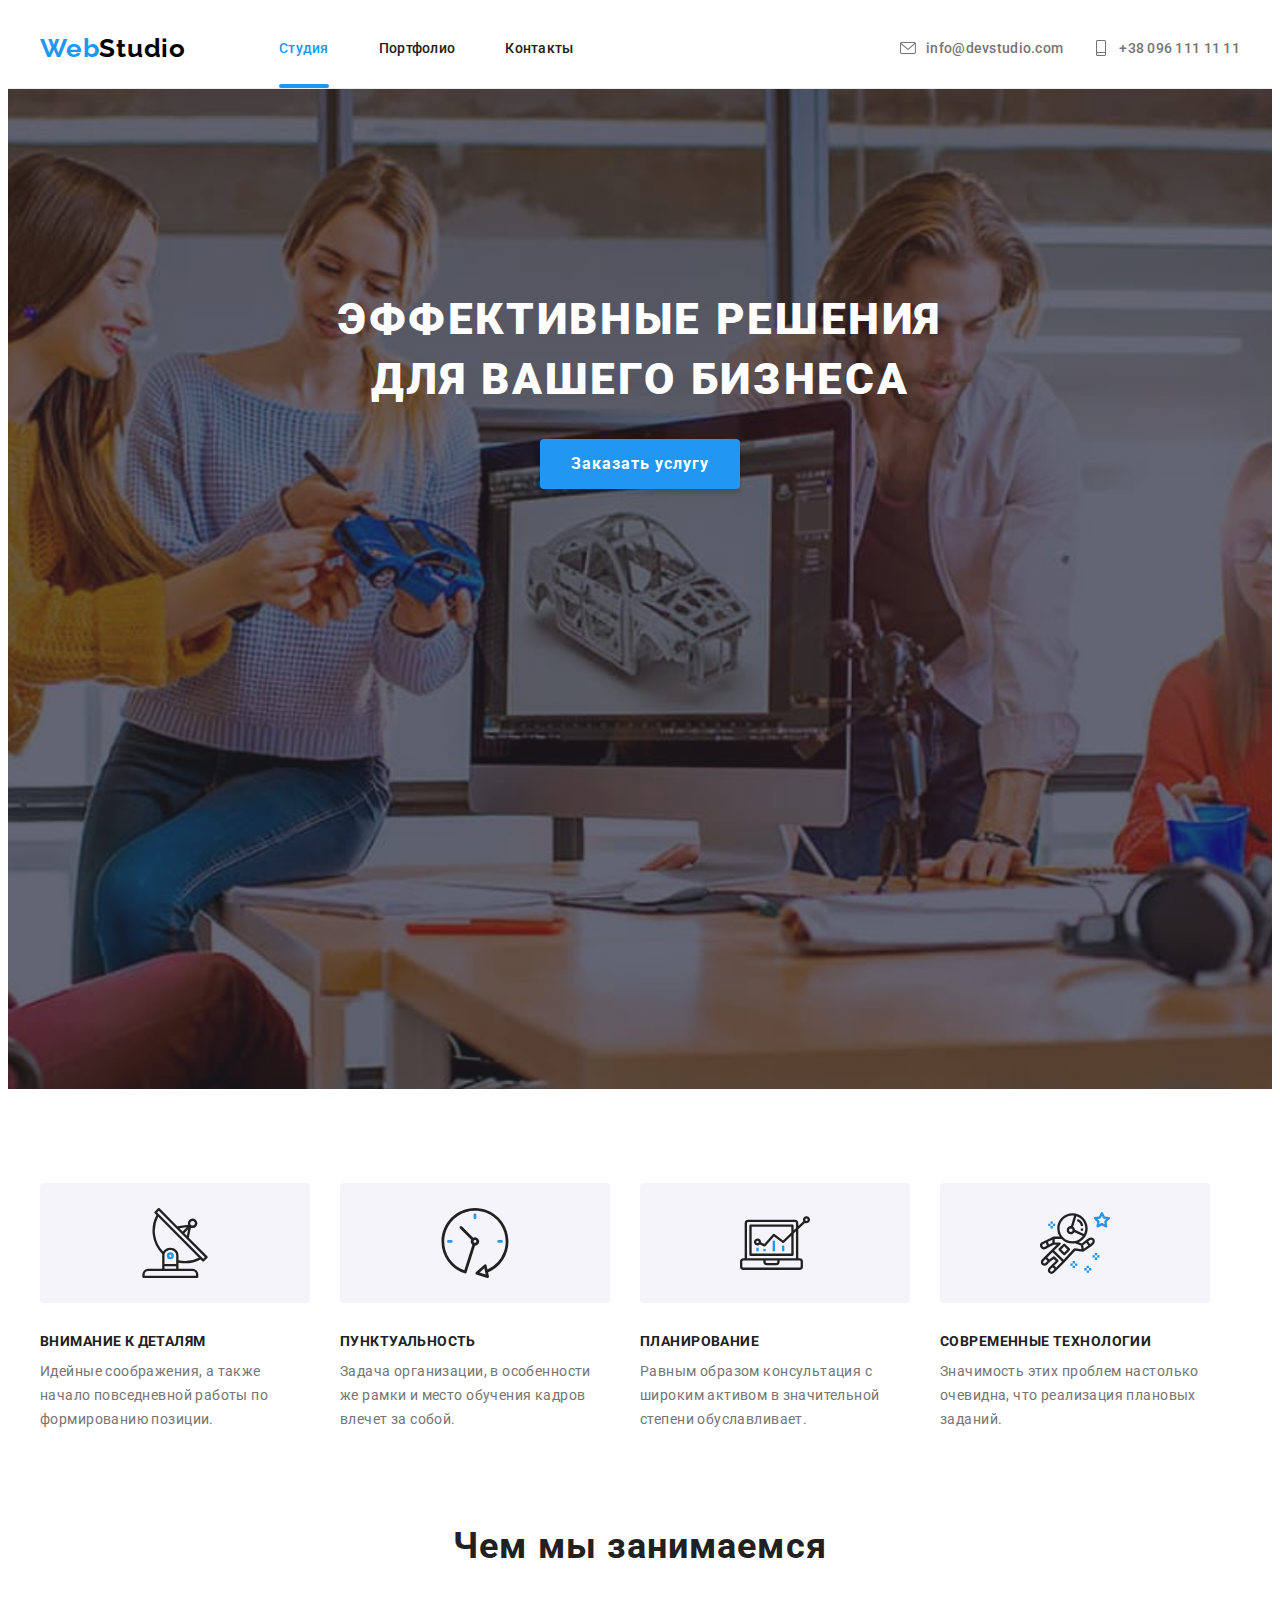
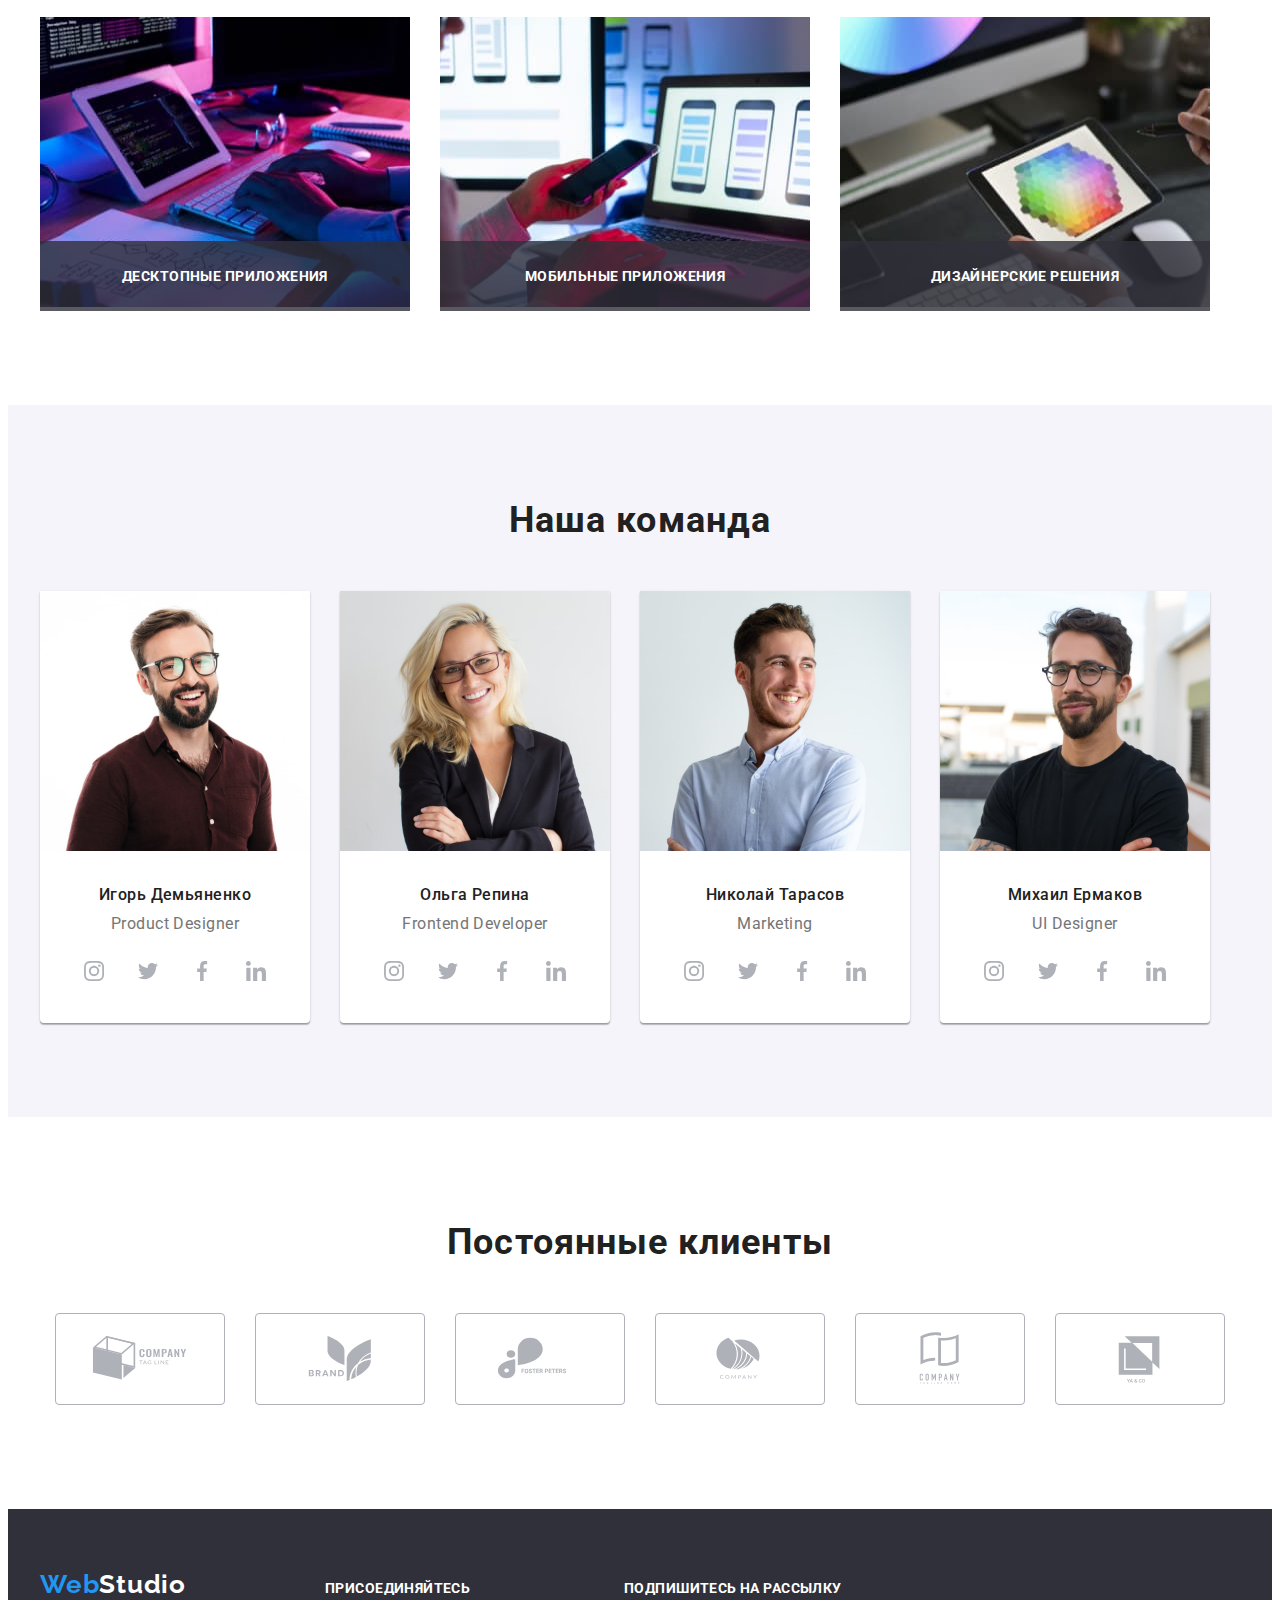
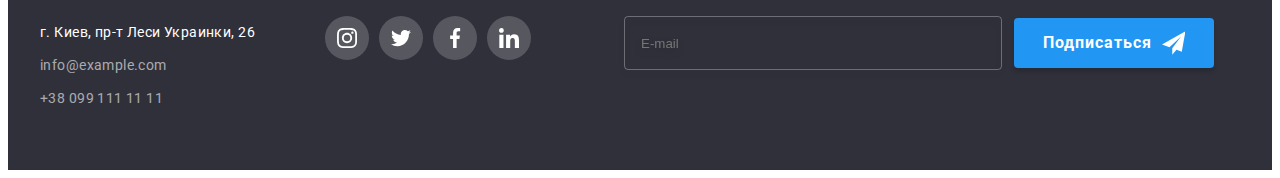
==== commit ae55c779: "button" ====
--- a/index.html
+++ b/index.html
@@ -428,7 +428,7 @@
         <div class="footer-form-group">
       <input type="email" id="footer-subscription-email" name="footer-subscription-email" minlength="5" maxlength="70" placeholder="E-mail" class="subscription-input">
     <button type="submit" class="btn-subscription">
-      Подписаться <svg class="subscription-icon" width="13">
+      Подписаться <svg class="subscription-icon" width="13" height="13">
      <use href="./images/icons-modal.svg.svg#icon-send-1">
      </use>
       </svg>
@@ -490,15 +490,17 @@
       </div>
       <div class="wrap-terms">
         <div class="modal-form-field">
-          <input type="checkbox" name="terms-check" id="terms-check" class="terms-check visually-hidden" />
+          
           <label for="terms-check" class="terms-check-text">
+            
             <span class="terms-icon" >
+              <input  type="checkbox" name="terms-check" id="terms-check" class="terms-check visually-hidden" />
               <svg class="terms-icon-check" width="16" height="15">
-                <use href="./images/icons-modal.svg.svg#icon-Vector-1"></use>
+                <use class="terms-icon-checks" href="./images/icons-modal.svg.svg#icon-Vector-1"></use>
+                <use class="terms-icon-unchecks" href="./images/icons-modal.svg.svg#Vector-2"></use>
               </svg>
-            </span>
-            
-            Соглашаюсь с рассылкой и принимаю <a href="#" class="terms-link">Условия договора</a>
+                </span>          
+           <span class="">Соглашаюсь с рассылкой и принимаю <a href="#" class="terms-link"> Условия договора</a></span>
           </label>
         </div>
         <div class="btn-submit">
--- a/css/styles.css
+++ b/css/styles.css
@@ -534,7 +534,7 @@
 .footer-socials{
   display: block;
 }
-/* .footer-socials-link{
+.footer-socials-link{
   display: flex;
   align-items: center;
   justify-content: center;
@@ -545,15 +545,15 @@
   background-color: rgba(255, 255, 255, 0.1);
   transition: color 250ms cubic-bezier(0.4, 0, 0.2, 1),
       background-color 250ms cubic-bezier(0.4, 0, 0.2, 1)
-} */
+}
 .footer-socials-icon{
   fill: #FFFFFF;
 }
-/* .footer-socials-link:hover,
+.footer-socials-link:hover,
 .footer-socials-link:focus {
   color: #FFFFFF;
   background-color: #2196F3;
-} */
+}
 
 .footer-subscription{
  display: flex;
@@ -623,16 +623,16 @@
         cursor: pointer;
         box-shadow: 0px 4px 4px rgb(0 0 0 / 15%);
         border-radius: 4px;
-        padding: 10px 28px;
-        margin: 0 auto;
-        min-width: 200px;
-        max-width: 240px;
-        min-height: 50px;
+        padding: 10px 29px;
+        margin: 0 ;
+        border: none;
+        width: 200px;
+        height: 50px;
         border: 1px transparent;
         display: flex;
         align-items: center;
         justify-content: center;
-        gap: 10px;   
+           
         transition: background-color 250ms cubic-bezier(0.4, 0, 0.2, 1);
     }
     .btn-subscription:hover,
@@ -922,6 +922,18 @@
 .backdrop.is-hidden .modal{
   transform: translate(0, 0) scale(0);
 }
+.visually-hidden{
+  position: absolute;
+  white-space:nowrap ;
+  width: 1px;
+  height: 1px;
+  overflow: hidden;
+  border: 0;
+  padding: 0;
+  clip: rect(0 0 0 0);
+  clip-path: inset(50%);
+  margin: -1px;
+}
 .modal{
   position: absolute;
   top: 50%;
@@ -1003,12 +1015,13 @@
   border-color: #2196F3;
   border: 1px solid #2196F3;
 }
+.input-icon-wrap {
+  position: relative;
+}
 .modal-form-icon{
   width: 18px;
     height: 18px;
-    position: absolute;
-    margin-top: 11px;
-    margin-bottom: 11px;
+    position: absolute;    
     top: 50%;
     left: 12px;
     transform: translateY(-50%);
@@ -1058,10 +1071,45 @@
     line-height: 1.71;
     letter-spacing: 0.03em;
     color: #757575;
-  
+    gap: 8px;  
     display: flex;
     justify-content: center;
     align-items: center;
+}
+/* .terms-icon{
+  display: inline-block;
+    margin-right: 7px;
+    width: 16px;
+    height: 15px;
+    border: 1.5px solid #212121;
+    border-radius: 2px; */
+/* } */
+/* .terms-check:checked +.terms-check-text{
+background-color: var(--accent-color);
+border: none;
+
+}  */
+.terms-check:checked+.terms-icon-check {
+  background-color: #2196f3;
+}
+.terms-icon-check:checked{
+  background-color: #2196f3;
+}
+.terms-check:checked + .terms-icon-check .terms-icon-unchecks{
+opacity: 0;
+}
+.terms-icon-checks{
+  opacity: 0;
+  transition: opacity 250ms cubic-bezier(0.4, 0, 0.2, 1);
+}
+
+.terms-check:checked +.terms-icon-check .terms-icon-checks {
+  opacity: 1;
+}
+
+.terms-link{ 
+  text-underline-position: under; 
+  color: #2196F3;
 }
 .modal-form-terms{
   display: flex;
